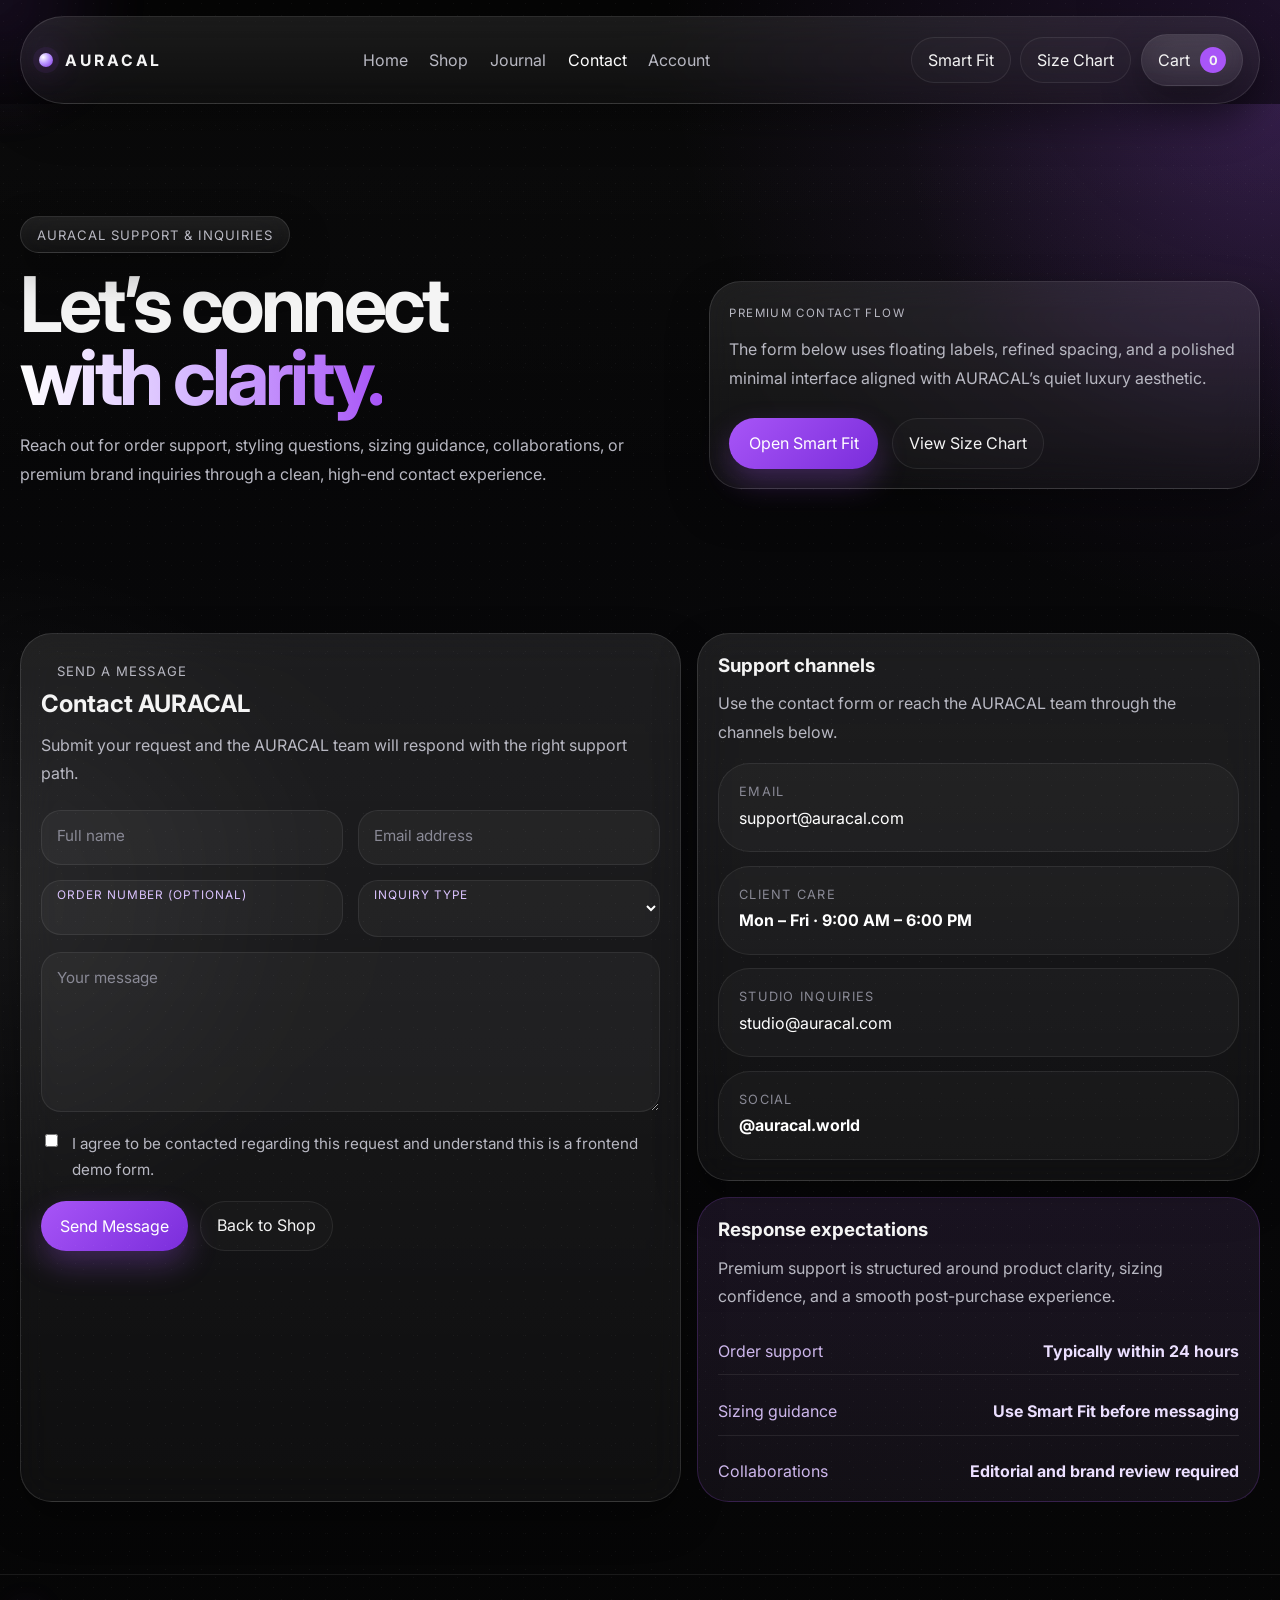
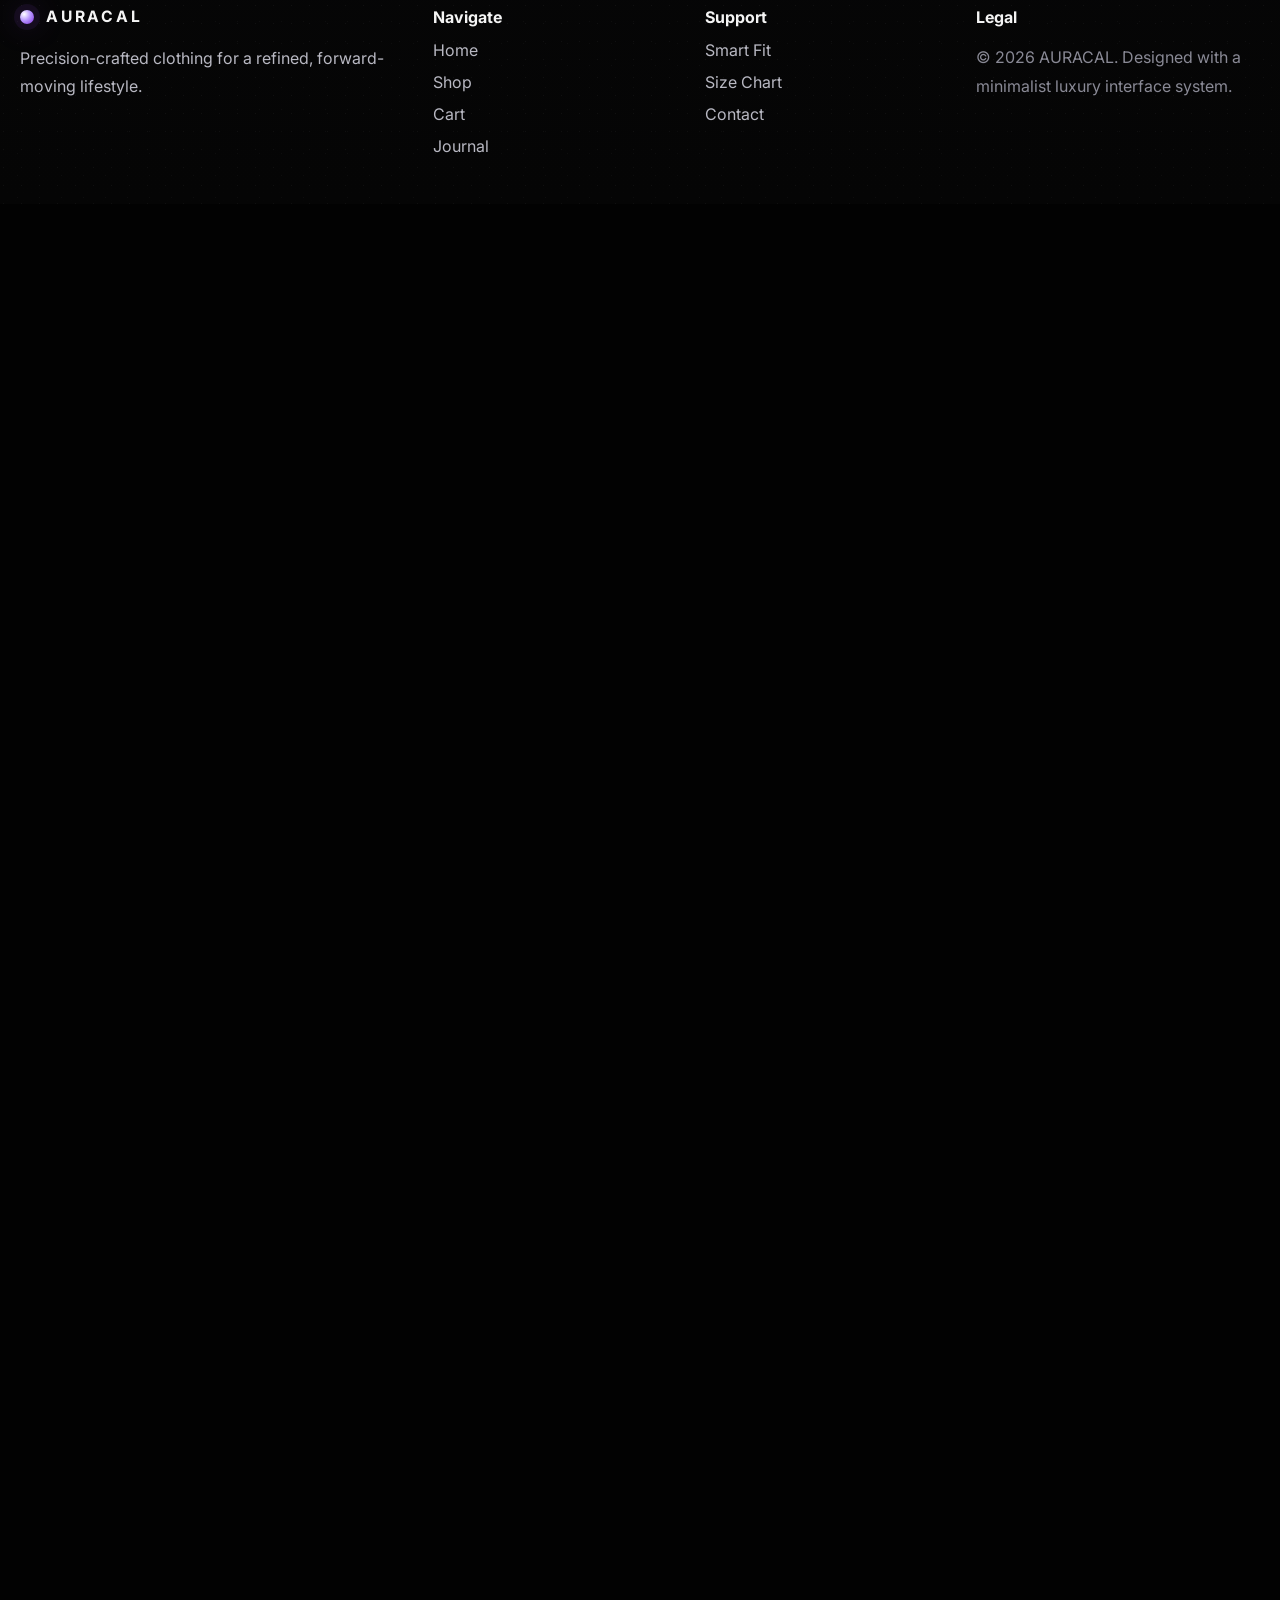
==== contact.html @ 14230fb3 "Add files via upload" ====
<!DOCTYPE html>
<html lang="en">
<head>
  <meta charset="UTF-8" />
  <meta name="viewport" content="width=device-width, initial-scale=1.0" />
  <title>AURACAL — Contact</title>
  <meta
    name="description"
    content="Contact AURACAL for support, styling inquiries, brand questions, and premium customer assistance."
  />
  <link rel="preconnect" href="https://fonts.googleapis.com" />
  <link rel="preconnect" href="https://fonts.gstatic.com" crossorigin />
  <link
    href="https://fonts.googleapis.com/css2?family=Inter:wght@300;400;500;600;700;800&display=swap"
    rel="stylesheet"
  />
  <link rel="stylesheet" href="styles.css" />

  <style>
    .contact-hero {
      position: relative;
      padding-top: 7rem;
      overflow: hidden;
    }

    .contact-hero::before {
      content: "";
      position: absolute;
      inset: 0;
      background:
        radial-gradient(circle at top right, rgba(168, 85, 247, 0.16), transparent 28%),
        linear-gradient(180deg, rgba(255,255,255,0.02), transparent 85%);
      pointer-events: none;
    }

    .contact-hero-grid {
      position: relative;
      z-index: 2;
      display: grid;
      gap: 1rem;
      align-items: end;
    }

    .contact-hero-copy h1 {
      font-size: clamp(2.8rem, 6vw, 5.2rem);
      line-height: 0.95;
      letter-spacing: -0.05em;
      margin: 1rem 0 0;
      max-width: 10ch;
    }

    .contact-hero-copy p {
      max-width: 62ch;
      color: var(--text-soft);
      line-height: 1.8;
      margin: 1rem 0 0;
    }

    .contact-hero-panel {
      border-radius: var(--radius-xl);
      padding: 1.2rem;
    }

    .contact-hero-panel p {
      color: var(--text-soft);
      line-height: 1.8;
      margin: 0.85rem 0 1rem;
    }

    .contact-layout {
      display: grid;
      gap: 1rem;
    }

    .contact-form-card,
    .contact-info-card,
    .contact-note-card,
    .contact-mini-card {
      border-radius: var(--radius-xl);
      padding: 1.25rem;
    }

    .contact-form-head h2,
    .contact-info-card h3,
    .contact-note-card h3 {
      margin: 0;
    }

    .contact-form-head p,
    .contact-info-card p,
    .contact-note-card p {
      color: var(--text-soft);
      line-height: 1.8;
      margin: 0.8rem 0 0;
    }

    .contact-form {
      display: grid;
      gap: 0.95rem;
      margin-top: 1.35rem;
    }

    .form-grid {
      display: grid;
      gap: 0.95rem;
    }

    .floating-group {
      position: relative;
    }

    .floating-input,
    .floating-textarea,
    .floating-select {
      width: 100%;
      border-radius: 20px;
      border: 1px solid var(--line);
      background: rgba(255, 255, 255, 0.04);
      color: var(--white);
      padding: 1.25rem 1rem 0.8rem;
      outline: none;
      transition:
        border-color var(--transition),
        box-shadow var(--transition),
        background var(--transition);
    }

    .floating-textarea {
      min-height: 160px;
      resize: vertical;
      line-height: 1.7;
    }

    .floating-input:focus,
    .floating-textarea:focus,
    .floating-select:focus {
      border-color: rgba(168, 85, 247, 0.55);
      box-shadow: 0 0 0 4px rgba(168, 85, 247, 0.12);
      background: rgba(255, 255, 255, 0.06);
    }

    .floating-label {
      position: absolute;
      left: 1rem;
      top: 1rem;
      color: var(--text-muted);
      font-size: 0.95rem;
      pointer-events: none;
      transition:
        top var(--transition),
        font-size var(--transition),
        color var(--transition),
        transform var(--transition);
    }

    .floating-input:focus + .floating-label,
    .floating-input:not(:placeholder-shown) + .floating-label,
    .floating-input:valid + .floating-label,
    .floating-textarea:focus + .floating-label,
    .floating-textarea:not(:placeholder-shown) + .floating-label,
    .floating-textarea:valid + .floating-label,
    .floating-select + .floating-label {
      top: 0.5rem;
      font-size: 0.74rem;
      color: #dbc3ff;
      transform: translateY(0);
      text-transform: uppercase;
      letter-spacing: 0.08em;
    }

    .contact-check {
      display: inline-flex;
      align-items: flex-start;
      gap: 0.7rem;
      color: var(--text-soft);
      font-size: 0.95rem;
      line-height: 1.7;
    }

    .contact-check input {
      margin-top: 0.2rem;
      accent-color: var(--accent);
    }

    .contact-actions {
      display: flex;
      flex-wrap: wrap;
      gap: 0.75rem;
      margin-top: 0.2rem;
    }

    .contact-side {
      display: grid;
      gap: 1rem;
      align-self: start;
    }

    .contact-stack {
      display: grid;
      gap: 0.85rem;
      margin-top: 1rem;
    }

    .contact-mini-card {
      border: 1px solid var(--line);
      background: rgba(255, 255, 255, 0.03);
    }

    .contact-mini-card span {
      display: block;
      color: var(--text-muted);
      font-size: 0.8rem;
      text-transform: uppercase;
      letter-spacing: 0.1em;
      margin-bottom: 0.35rem;
    }

    .contact-mini-card strong,
    .contact-mini-card a {
      color: var(--white);
      font-size: 1rem;
      line-height: 1.65;
    }

    .contact-mini-card a {
      transition: color var(--transition);
    }

    .contact-mini-card a:hover {
      color: #e1cbff;
    }

    .contact-note-card {
      background:
        linear-gradient(180deg, rgba(168, 85, 247, 0.08), rgba(168, 85, 247, 0.03)),
        rgba(255, 255, 255, 0.03);
      border: 1px solid rgba(168, 85, 247, 0.2);
    }

    .contact-note-list {
      display: grid;
      gap: 0.75rem;
      margin-top: 1rem;
    }

    .contact-note-item {
      display: flex;
      justify-content: space-between;
      gap: 1rem;
      padding: 0.85rem 0;
      border-bottom: 1px solid rgba(255, 255, 255, 0.08);
      color: #ebdfff;
    }

    .contact-note-item:last-child {
      border-bottom: 0;
      padding-bottom: 0;
    }

    .contact-note-item span {
      color: #cdb7ec;
    }

    @media (min-width: 760px) {
      .form-grid {
        grid-template-columns: repeat(2, 1fr);
      }
    }

    @media (min-width: 980px) {
      .contact-hero-grid {
        grid-template-columns: 1.1fr 0.9fr;
      }

      .contact-layout {
        grid-template-columns: 1.08fr 0.92fr;
      }
    }
  </style>
</head>
<body>
  <div class="page-transition" aria-hidden="true"></div>
  <div class="noise-layer" aria-hidden="true"></div>
  <div class="cursor-glow" aria-hidden="true"></div>

  <header class="site-header" id="siteHeader">
    <div class="container nav-shell glass">
      <a href="index.html" class="brand" aria-label="AURACAL home">
        <span class="brand-mark"></span>
        <span class="brand-text">AURACAL</span>
      </a>

      <nav class="desktop-nav" aria-label="Primary navigation">
        <a href="index.html" class="nav-link" data-page-link>Home</a>
        <a href="shop.html" class="nav-link" data-page-link>Shop</a>
        <a href="blog.html" class="nav-link" data-page-link>Journal</a>
        <a href="contact.html" class="nav-link active" data-page-link>Contact</a>
        <a href="auth.html" class="nav-link" data-page-link>Account</a>
      </nav>

      <div class="nav-actions">
        <button class="ghost-btn" type="button" data-open-fit>Smart Fit</button>
        <button class="ghost-btn" type="button" data-open-size-chart>Size Chart</button>
        <a href="cart.html" class="cart-link glass" data-page-link aria-label="View cart">
          <span>Cart</span>
          <span class="cart-count" id="cartCount">0</span>
        </a>
        <button
          class="menu-toggle"
          id="menuToggle"
          type="button"
          aria-label="Open navigation menu"
          aria-expanded="false"
          aria-controls="mobileMenu"
        >
          <span></span>
          <span></span>
        </button>
      </div>
    </div>

    <div class="mobile-menu glass" id="mobileMenu">
      <a href="index.html" class="mobile-link" data-page-link>Home</a>
      <a href="shop.html" class="mobile-link" data-page-link>Shop</a>
      <a href="cart.html" class="mobile-link" data-page-link>Cart</a>
      <a href="blog.html" class="mobile-link" data-page-link>Journal</a>
      <a href="auth.html" class="mobile-link" data-page-link>Account</a>
      <a href="contact.html" class="mobile-link active" data-page-link>Contact</a>

      <div class="mobile-menu-actions">
        <button class="primary-btn" type="button" data-open-fit>Open Smart Fit</button>
        <button class="ghost-btn full-width" type="button" data-open-size-chart>
          View Size Chart
        </button>
      </div>
    </div>
  </header>

  <main>
    <section class="contact-hero section-space">
      <div class="container contact-hero-grid">
        <div class="contact-hero-copy reveal">
          <span class="eyebrow glass">AURACAL Support & Inquiries</span>
          <h1>
            Let’s connect
            <span class="gradient-text">with clarity.</span>
          </h1>
          <p>
            Reach out for order support, styling questions, sizing guidance, collaborations,
            or premium brand inquiries through a clean, high-end contact experience.
          </p>
        </div>

        <aside class="contact-hero-panel glass reveal delay-1">
          <span class="tiny-label">Premium contact flow</span>
          <p>
            The form below uses floating labels, refined spacing, and a polished minimal interface
            aligned with AURACAL’s quiet luxury aesthetic.
          </p>
          <div class="hero-cta">
            <button type="button" class="primary-btn" data-open-fit>Open Smart Fit</button>
            <button type="button" class="ghost-btn" data-open-size-chart>View Size Chart</button>
          </div>
        </aside>
      </div>
    </section>

    <section class="section-space">
      <div class="container">
        <div class="contact-layout">
          <section class="contact-form-card glass reveal">
            <div class="contact-form-head">
              <span class="eyebrow">Send a message</span>
              <h2>Contact AURACAL</h2>
              <p>
                Submit your request and the AURACAL team will respond with the right support path.
              </p>
            </div>

            <form class="contact-form" id="contactForm">
              <div class="form-grid">
                <div class="floating-group">
                  <input
                    class="floating-input"
                    type="text"
                    id="contactName"
                    name="name"
                    placeholder=" "
                    required
                  />
                  <label class="floating-label" for="contactName">Full name</label>
                </div>

                <div class="floating-group">
                  <input
                    class="floating-input"
                    type="email"
                    id="contactEmail"
                    name="email"
                    placeholder=" "
                    required
                  />
                  <label class="floating-label" for="contactEmail">Email address</label>
                </div>
              </div>

              <div class="form-grid">
                <div class="floating-group">
                  <input
                    class="floating-input"
                    type="text"
                    id="contactOrder"
                    name="order"
                    placeholder=" "
                  />
                  <label class="floating-label" for="contactOrder">Order number (optional)</label>
                </div>

                <div class="floating-group">
                  <select class="floating-select" id="contactTopic" name="topic" required>
                    <option value="" disabled selected hidden></option>
                    <option value="order-support">Order Support</option>
                    <option value="sizing-help">Sizing Help</option>
                    <option value="product-question">Product Question</option>
                    <option value="returns">Returns & Exchange</option>
                    <option value="partnership">Partnership / Collaboration</option>
                    <option value="general">General Inquiry</option>
                  </select>
                  <label class="floating-label" for="contactTopic">Inquiry type</label>
                </div>
              </div>

              <div class="floating-group">
                <textarea
                  class="floating-textarea"
                  id="contactMessage"
                  name="message"
                  placeholder=" "
                  required
                ></textarea>
                <label class="floating-label" for="contactMessage">Your message</label>
              </div>

              <label class="contact-check">
                <input type="checkbox" required />
                <span>
                  I agree to be contacted regarding this request and understand this is a frontend demo form.
                </span>
              </label>

              <div class="contact-actions">
                <button type="submit" class="primary-btn">Send Message</button>
                <a href="shop.html" class="ghost-btn" data-page-link>Back to Shop</a>
              </div>
            </form>
          </section>

          <aside class="contact-side">
            <section class="contact-info-card glass reveal delay-1">
              <h3>Support channels</h3>
              <p>
                Use the contact form or reach the AURACAL team through the channels below.
              </p>

              <div class="contact-stack">
                <div class="contact-mini-card">
                  <span>Email</span>
                  <a href="mailto:support@auracal.com">support@auracal.com</a>
                </div>

                <div class="contact-mini-card">
                  <span>Client care</span>
                  <strong>Mon – Fri · 9:00 AM – 6:00 PM</strong>
                </div>

                <div class="contact-mini-card">
                  <span>Studio inquiries</span>
                  <a href="mailto:studio@auracal.com">studio@auracal.com</a>
                </div>

                <div class="contact-mini-card">
                  <span>Social</span>
                  <strong>@auracal.world</strong>
                </div>
              </div>
            </section>

            <section class="contact-note-card reveal delay-2">
              <h3>Response expectations</h3>
              <p>
                Premium support is structured around product clarity, sizing confidence,
                and a smooth post-purchase experience.
              </p>

              <div class="contact-note-list">
                <div class="contact-note-item">
                  <span>Order support</span>
                  <strong>Typically within 24 hours</strong>
                </div>
                <div class="contact-note-item">
                  <span>Sizing guidance</span>
                  <strong>Use Smart Fit before messaging</strong>
                </div>
                <div class="contact-note-item">
                  <span>Collaborations</span>
                  <strong>Editorial and brand review required</strong>
                </div>
              </div>
            </section>
          </aside>
        </div>
      </div>
    </section>
  </main>

  <footer class="site-footer">
    <div class="container footer-grid">
      <div>
        <a href="index.html" class="brand footer-brand" aria-label="AURACAL home">
          <span class="brand-mark"></span>
          <span class="brand-text">AURACAL</span>
        </a>
        <p class="footer-text">
          Precision-crafted clothing for a refined, forward-moving lifestyle.
        </p>
      </div>

      <div>
        <h3>Navigate</h3>
        <ul class="footer-links">
          <li><a href="index.html" data-page-link>Home</a></li>
          <li><a href="shop.html" data-page-link>Shop</a></li>
          <li><a href="cart.html" data-page-link>Cart</a></li>
          <li><a href="blog.html" data-page-link>Journal</a></li>
        </ul>
      </div>

      <div>
        <h3>Support</h3>
        <ul class="footer-links">
          <li><button type="button" class="footer-button" data-open-fit>Smart Fit</button></li>
          <li><button type="button" class="footer-button" data-open-size-chart>Size Chart</button></li>
          <li><a href="contact.html" data-page-link>Contact</a></li>
        </ul>
      </div>

      <div>
        <h3>Legal</h3>
        <p class="footer-text muted">
          © 2026 AURACAL. Designed with a minimalist luxury interface system.
        </p>
      </div>
    </div>
  </footer>

  <!-- Smart Fit Modal -->
  <div class="modal" id="fitModal" aria-hidden="true" role="dialog" aria-labelledby="fitModalTitle">
    <div class="modal-backdrop" data-close-modal></div>
    <div class="modal-panel glass tech-modal">
      <button class="modal-close" type="button" aria-label="Close Smart Fit modal" data-close-modal>
        ×
      </button>

      <div class="modal-head">
        <span class="eyebrow">AURACAL Sizing Engine</span>
        <h2 id="fitModalTitle">Smart Fit-On</h2>
        <p>
          Enter your measurements for an instant luxury-fit recommendation.
        </p>
      </div>

      <div class="fit-modal-grid">
        <form id="fitForm" class="fit-form">
          <div class="input-group">
            <label for="heightInput">Height (cm)</label>
            <input type="number" id="heightInput" min="130" max="230" value="175" required />
          </div>

          <div class="input-group">
            <label for="weightInput">Weight (kg)</label>
            <input type="number" id="weightInput" min="35" max="180" value="72" required />
          </div>

          <div class="input-group">
            <label for="bodyTypeInput">Body Type</label>
            <select id="bodyTypeInput" required>
              <option value="slim">Slim</option>
              <option value="athletic">Athletic</option>
              <option value="average" selected>Average</option>
              <option value="broad">Broad</option>
            </select>
          </div>

          <button class="primary-btn full-width" type="submit">Calculate My Fit</button>
        </form>

        <div class="fit-result-card glass">
          <div class="fit-result-header">
            <span class="tiny-label">Live Recommendation</span>
            <span class="tiny-label subtle" id="fitProfileLabel">Average Build</span>
          </div>

          <div class="result-size" id="fitResultSize">M</div>
          <p class="result-summary" id="fitResultSummary">
            Designed for a balanced fit with refined everyday layering space.
          </p>

          <div class="result-metrics">
            <div class="metric-box">
              <span>Estimated Chest</span>
              <strong id="fitChestEstimate">97 cm</strong>
            </div>
            <div class="metric-box">
              <span>Estimated Waist</span>
              <strong id="fitWaistEstimate">83 cm</strong>
            </div>
          </div>

          <div class="result-note" id="fitResultNote">
            For structured jackets, your recommended AURACAL top size is M.
          </div>
        </div>
      </div>
    </div>
  </div>

  <!-- Size Chart Modal -->
  <div class="modal" id="sizeChartModal" aria-hidden="true" role="dialog" aria-labelledby="sizeChartTitle">
    <div class="modal-backdrop" data-close-modal></div>
    <div class="modal-panel glass size-chart-modal">
      <button class="modal-close" type="button" aria-label="Close size chart modal" data-close-modal>
        ×
      </button>

      <div class="modal-head">
        <span class="eyebrow">Precision size reference</span>
        <h2 id="sizeChartTitle">Dynamic Size Chart</h2>
        <p>
          Compare chest and waist ranges in centimeters and inches.
        </p>
      </div>

      <div class="table-wrap">
        <table class="size-table">
          <thead>
            <tr>
              <th>Size</th>
              <th>Chest (cm)</th>
              <th>Chest (in)</th>
              <th>Waist (cm)</th>
              <th>Waist (in)</th>
            </tr>
          </thead>
          <tbody>
            <tr>
              <td>XS</td>
              <td>84 - 89</td>
              <td>33 - 35</td>
              <td>70 - 74</td>
              <td>27.5 - 29.1</td>
            </tr>
            <tr>
              <td>S</td>
              <td>90 - 95</td>
              <td>35.4 - 37.4</td>
              <td>75 - 79</td>
              <td>29.5 - 31.1</td>
            </tr>
            <tr>
              <td>M</td>
              <td>96 - 101</td>
              <td>37.8 - 39.8</td>
              <td>80 - 85</td>
              <td>31.5 - 33.5</td>
            </tr>
            <tr>
              <td>L</td>
              <td>102 - 108</td>
              <td>40.2 - 42.5</td>
              <td>86 - 92</td>
              <td>33.9 - 36.2</td>
            </tr>
            <tr>
              <td>XL</td>
              <td>109 - 116</td>
              <td>42.9 - 45.7</td>
              <td>93 - 100</td>
              <td>36.6 - 39.4</td>
            </tr>
            <tr>
              <td>XXL</td>
              <td>117 - 124</td>
              <td>46.1 - 48.8</td>
              <td>101 - 108</td>
              <td>39.8 - 42.5</td>
            </tr>
          </tbody>
        </table>
      </div>

      <p class="chart-footnote">
        Smart Fit uses these ranges as a visual guide and adjusts recommendations based on your selected body type.
      </p>
    </div>
  </div>

  <div class="toast" id="toast" role="status" aria-live="polite"></div>

  <script src="script.js"></script>
  <script>
    document.addEventListener("DOMContentLoaded", () => {
      const contactForm = document.getElementById("contactForm");
      const toast = document.getElementById("toast");

      function showToast(message) {
        if (!toast) return;
        toast.textContent = message;
        toast.classList.add("show");

        clearTimeout(showToast._timer);
        showToast._timer = setTimeout(() => {
          toast.classList.remove("show");
        }, 2200);
      }

      if (contactForm) {
        contactForm.addEventListener("submit", (event) => {
          event.preventDefault();
          contactForm.reset();
          showToast("Message sent successfully. This demo is ready for backend integration.");
        });
      }
    });
  </script>
</body>
</html>
---- styles.css ----
:root {
  --bg: #050505;
  --bg-soft: #0c0c0f;
  --surface: rgba(255, 255, 255, 0.08);
  --surface-strong: rgba(255, 255, 255, 0.12);
  --surface-border: rgba(255, 255, 255, 0.12);
  --text: #f4f4f4;
  --text-soft: #b8b8c2;
  --text-muted: #898995;
  --line: rgba(255, 255, 255, 0.08);
  --accent: #a855f7;
  --accent-soft: rgba(168, 85, 247, 0.15);
  --accent-glow: rgba(168, 85, 247, 0.35);
  --white: #ffffff;
  --success: #88f2c9;
  --danger: #ff8c8c;
  --shadow-xl: 0 30px 80px rgba(0, 0, 0, 0.45);
  --shadow-lg: 0 18px 40px rgba(0, 0, 0, 0.35);
  --radius-xl: 32px;
  --radius-lg: 24px;
  --radius-md: 18px;
  --radius-sm: 14px;
  --container: 1240px;
  --header-height: 88px;
  --transition: 280ms ease;
  --transition-slow: 700ms cubic-bezier(0.2, 0.8, 0.2, 1);
}

*,
*::before,
*::after {
  box-sizing: border-box;
}

html {
  scroll-behavior: smooth;
}

body {
  margin: 0;
  font-family: "Inter", "SF Pro Display", "Segoe UI", sans-serif;
  background:
    radial-gradient(circle at top right, rgba(168, 85, 247, 0.15), transparent 28%),
    radial-gradient(circle at left center, rgba(255, 255, 255, 0.06), transparent 22%),
    linear-gradient(180deg, #050505 0%, #08080a 45%, #050505 100%);
  color: var(--text);
  min-height: 100vh;
  opacity: 0;
  transform: translateY(8px);
  transition: opacity 0.75s ease, transform 0.75s ease;
  overflow-x: hidden;
}

body.is-loaded {
  opacity: 1;
  transform: translateY(0);
}

body.modal-open {
  overflow: hidden;
}

img,
video {
  max-width: 100%;
  display: block;
}

a {
  color: inherit;
  text-decoration: none;
}

button,
input,
select {
  font: inherit;
}

button {
  border: 0;
  background: none;
  color: inherit;
  cursor: pointer;
}

.container {
  width: min(calc(100% - 2rem), var(--container));
  margin-inline: auto;
}

.section-space {
  padding: 4.5rem 0;
}

.glass {
  background: linear-gradient(
    180deg,
    rgba(255, 255, 255, 0.09) 0%,
    rgba(255, 255, 255, 0.04) 100%
  );
  backdrop-filter: blur(18px);
  -webkit-backdrop-filter: blur(18px);
  border: 1px solid var(--surface-border);
  box-shadow: var(--shadow-lg);
}

.noise-layer {
  position: fixed;
  inset: 0;
  pointer-events: none;
  opacity: 0.05;
  background-image:
    radial-gradient(circle at 20% 20%, rgba(255,255,255,0.9) 0.6px, transparent 0.8px),
    radial-gradient(circle at 80% 70%, rgba(255,255,255,0.7) 0.5px, transparent 0.8px);
  background-size: 18px 18px, 22px 22px;
  z-index: 1;
}

.cursor-glow {
  position: fixed;
  width: 280px;
  height: 280px;
  border-radius: 50%;
  pointer-events: none;
  background: radial-gradient(circle, rgba(168, 85, 247, 0.16), transparent 68%);
  transform: translate(-50%, -50%);
  filter: blur(24px);
  z-index: 2;
  opacity: 0.75;
}

.page-transition {
  position: fixed;
  inset: 0;
  background: #020202;
  z-index: 999;
  transform: translateY(100%);
  transition: transform 700ms cubic-bezier(0.2, 0.8, 0.2, 1);
  pointer-events: none;
}

.page-transition.is-active {
  transform: translateY(0);
}

.eyebrow {
  display: inline-flex;
  align-items: center;
  gap: 0.5rem;
  width: fit-content;
  border-radius: 999px;
  padding: 0.6rem 1rem;
  font-size: 0.82rem;
  letter-spacing: 0.08em;
  text-transform: uppercase;
  color: var(--text-soft);
}

.tiny-label {
  font-size: 0.72rem;
  text-transform: uppercase;
  letter-spacing: 0.12em;
  color: var(--text-soft);
}

.tiny-label.subtle {
  color: var(--text-muted);
}

.gradient-text {
  background: linear-gradient(90deg, #ffffff 0%, #d7bbff 45%, #a855f7 100%);
  -webkit-background-clip: text;
  background-clip: text;
  color: transparent;
}

.sr-only {
  position: absolute;
  width: 1px;
  height: 1px;
  overflow: hidden;
  clip-path: inset(50%);
  white-space: nowrap;
}

.site-header {
  position: sticky;
  top: 0;
  z-index: 80;
  padding: 1rem 0 0;
  transition: padding var(--transition), transform var(--transition);
}

.site-header.is-scrolled {
  padding-top: 0.45rem;
}

.nav-shell {
  display: flex;
  align-items: center;
  justify-content: space-between;
  gap: 1rem;
  min-height: var(--header-height);
  border-radius: 999px;
  padding: 0.8rem 1rem 0.8rem 1.15rem;
}

.brand {
  display: inline-flex;
  align-items: center;
  gap: 0.75rem;
  flex-shrink: 0;
}

.brand-mark {
  width: 14px;
  height: 14px;
  border-radius: 50%;
  background:
    radial-gradient(circle at 30% 30%, #ffffff, #b996ff 45%, #7f31de 100%);
  box-shadow:
    0 0 0 6px rgba(168, 85, 247, 0.08),
    0 0 30px rgba(168, 85, 247, 0.35);
}

.brand-text {
  font-weight: 700;
  letter-spacing: 0.18em;
  font-size: 0.98rem;
}

.desktop-nav {
  display: none;
  align-items: center;
  gap: 1.35rem;
}

.nav-link,
.mobile-link {
  color: var(--text-soft);
  transition: color var(--transition), transform var(--transition);
}

.nav-link:hover,
.mobile-link:hover,
.nav-link.active,
.mobile-link.active {
  color: var(--white);
}

.nav-actions {
  display: flex;
  align-items: center;
  gap: 0.6rem;
}

.ghost-btn,
.primary-btn,
.mini-action,
.panel-link,
.inline-link,
.cart-link,
.footer-button {
  transition:
    transform var(--transition),
    border-color var(--transition),
    background var(--transition),
    color var(--transition),
    box-shadow var(--transition),
    opacity var(--transition);
}

.ghost-btn {
  padding: 0.78rem 1rem;
  border: 1px solid var(--line);
  border-radius: 999px;
  color: var(--text);
  background: rgba(255, 255, 255, 0.02);
}

.ghost-btn:hover,
.footer-button:hover {
  transform: translateY(-2px);
  border-color: rgba(255, 255, 255, 0.22);
  background: rgba(255, 255, 255, 0.05);
}

.primary-btn {
  display: inline-flex;
  align-items: center;
  justify-content: center;
  padding: 0.95rem 1.2rem;
  border-radius: 999px;
  background: linear-gradient(135deg, #a855f7 0%, #7a2ddb 100%);
  color: var(--white);
  box-shadow: 0 14px 30px rgba(168, 85, 247, 0.28);
}

.primary-btn:hover,
.mini-action:hover {
  transform: translateY(-2px);
  box-shadow: 0 18px 35px rgba(168, 85, 247, 0.35);
}

.primary-btn.compact,
.ghost-btn.compact {
  padding: 0.78rem 1rem;
}

.full-width {
  width: 100%;
}

.cart-link {
  display: inline-flex;
  align-items: center;
  gap: 0.65rem;
  border-radius: 999px;
  padding: 0.78rem 1rem;
  border: 1px solid var(--line);
}

.cart-link:hover {
  transform: translateY(-2px);
}

.cart-count {
  display: inline-grid;
  place-items: center;
  min-width: 1.6rem;
  height: 1.6rem;
  padding: 0 0.35rem;
  border-radius: 999px;
  background: var(--accent);
  font-size: 0.8rem;
  font-weight: 700;
}

.menu-toggle {
  position: relative;
  width: 46px;
  height: 46px;
  border: 1px solid var(--line);
  border-radius: 50%;
  display: inline-grid;
  place-items: center;
}

.menu-toggle span {
  position: absolute;
  width: 18px;
  height: 2px;
  border-radius: 999px;
  background: var(--white);
  transition: transform var(--transition), opacity var(--transition);
}

.menu-toggle span:first-child {
  transform: translateY(-4px);
}

.menu-toggle span:last-child {
  transform: translateY(4px);
}

.menu-toggle.active span:first-child {
  transform: rotate(45deg);
}

.menu-toggle.active span:last-child {
  transform: rotate(-45deg);
}

.mobile-menu {
  width: min(calc(100% - 2rem), var(--container));
  margin: 0.8rem auto 0;
  border-radius: 28px;
  padding: 1rem;
  display: grid;
  gap: 0.9rem;
  max-height: 0;
  overflow: hidden;
  opacity: 0;
  transform: translateY(-8px);
  pointer-events: none;
  transition:
    max-height 400ms ease,
    opacity 320ms ease,
    transform 320ms ease;
}

.mobile-menu.is-open {
  max-height: 520px;
  opacity: 1;
  transform: translateY(0);
  pointer-events: auto;
}

.mobile-link {
  padding: 0.5rem 0;
  font-size: 1rem;
}

.mobile-menu-actions {
  display: grid;
  gap: 0.75rem;
  padding-top: 0.35rem;
}

.hero {
  position: relative;
  min-height: 100vh;
  display: flex;
  align-items: center;
  padding-top: 2rem;
  overflow: clip;
}

.hero-media-wrap {
  position: absolute;
  inset: 0;
  z-index: 0;
}

.hero-video {
  width: 100%;
  height: 100%;
  object-fit: cover;
  opacity: 0.3;
  transform: scale(1.08);
}

.hero-gradient {
  position: absolute;
  inset: 0;
  background:
    linear-gradient(180deg, rgba(5, 5, 5, 0.38) 0%, rgba(5, 5, 5, 0.8) 72%, rgba(5, 5, 5, 0.95) 100%),
    radial-gradient(circle at top right, rgba(168, 85, 247, 0.25), transparent 30%);
}

.hero-grid {
  position: relative;
  z-index: 2;
  display: grid;
  gap: 1.5rem;
  align-items: center;
}

.hero-copy h1 {
  font-size: clamp(2.8rem, 7vw, 6rem);
  line-height: 0.95;
  letter-spacing: -0.05em;
  margin: 1rem 0;
  max-width: 11ch;
}

.hero-text {
  max-width: 58ch;
  color: var(--text-soft);
  font-size: 1rem;
  line-height: 1.75;
}

.hero-cta {
  display: flex;
  flex-wrap: wrap;
  gap: 0.9rem;
  margin-top: 1.6rem;
}

.hero-stats {
  display: grid;
  gap: 0.9rem;
  margin-top: 1.6rem;
}

.stat {
  padding: 1rem 1.1rem;
  border-radius: 20px;
}

.stat strong {
  display: block;
  font-size: 1.1rem;
  margin-bottom: 0.25rem;
}

.stat span {
  color: var(--text-soft);
  font-size: 0.95rem;
  line-height: 1.6;
}

.hero-panel {
  border-radius: var(--radius-xl);
  padding: 1rem;
}

.hero-panel-top,
.fit-preview-top,
.fit-result-header {
  display: flex;
  align-items: center;
  justify-content: space-between;
  gap: 1rem;
}

.hero-product-card {
  display: grid;
  gap: 1rem;
  margin-top: 1rem;
}

.hero-product-image {
  border-radius: 24px;
  overflow: hidden;
  min-height: 280px;
}

.hero-product-image img {
  width: 100%;
  height: 100%;
  object-fit: cover;
}

.hero-product-content h2 {
  margin: 0 0 0.5rem;
  font-size: 1.5rem;
}

.hero-product-content p {
  margin: 0;
  color: var(--text-soft);
  line-height: 1.75;
}

.hero-product-meta {
  display: flex;
  align-items: center;
  justify-content: space-between;
  gap: 0.75rem;
  margin-top: 1rem;
}

.hero-product-meta span {
  font-size: 1.1rem;
  font-weight: 700;
}

.mini-action {
  padding: 0.8rem 1rem;
  border-radius: 999px;
  color: var(--white);
  background: rgba(168, 85, 247, 0.15);
  border: 1px solid rgba(168, 85, 247, 0.35);
}

.panel-link,
.inline-link {
  display: inline-flex;
  align-items: center;
  gap: 0.5rem;
  color: #d8c1ff;
  margin-top: 1rem;
}

.panel-link.left-align {
  justify-content: flex-start;
}

.panel-link:hover,
.inline-link:hover {
  color: var(--white);
  transform: translateX(3px);
}

.ticker-wrap {
  overflow: hidden;
  border-top: 1px solid var(--line);
  border-bottom: 1px solid var(--line);
  background: rgba(255, 255, 255, 0.02);
}

.ticker-track {
  display: flex;
  gap: 1.5rem;
  width: max-content;
  padding: 1rem 0;
  white-space: nowrap;
  color: var(--text-soft);
  animation: marquee 26s linear infinite;
}

@keyframes marquee {
  0% { transform: translateX(0); }
  100% { transform: translateX(-50%); }
}

.section-head {
  display: flex;
  flex-direction: column;
  gap: 1rem;
  margin-bottom: 1.6rem;
}

.section-head h2 {
  font-size: clamp(2rem, 4vw, 3.3rem);
  line-height: 1.05;
  margin: 0.5rem 0 0;
  letter-spacing: -0.04em;
}

.collection-grid,
.product-grid,
.journal-grid,
.smart-fit-grid,
.footer-grid {
  display: grid;
  gap: 1rem;
}

.collection-card,
.product-card,
.journal-card,
.newsletter-box,
.fit-preview,
.fit-result-card {
  border-radius: var(--radius-xl);
  overflow: hidden;
}

.collection-card {
  position: relative;
  min-height: 300px;
}

.collection-card.large-card {
  min-height: 420px;
}

.collection-card img,
.journal-card img {
  width: 100%;
  height: 100%;
  object-fit: cover;
}

.collection-card::after,
.journal-card::after {
  content: "";
  position: absolute;
  inset: 0;
  background: linear-gradient(180deg, transparent 30%, rgba(5, 5, 5, 0.9) 100%);
}

.collection-content,
.journal-content {
  position: absolute;
  inset: auto 0 0 0;
  z-index: 2;
  padding: 1.3rem;
}

.collection-content span,
.journal-content span {
  color: var(--text-soft);
  font-size: 0.82rem;
  text-transform: uppercase;
  letter-spacing: 0.12em;
}

.collection-content h3,
.journal-content h3 {
  margin: 0.55rem 0 0.5rem;
  font-size: 1.45rem;
  line-height: 1.1;
}

.collection-content p,
.journal-content p {
  margin: 0;
  color: #d6d6de;
  line-height: 1.65;
}

.product-card {
  padding: 1rem;
}

.product-media {
  position: relative;
  border-radius: 24px;
  overflow: hidden;
  aspect-ratio: 4 / 5;
  background: rgba(255, 255, 255, 0.03);
}

.product-media img {
  position: absolute;
  inset: 0;
  width: 100%;
  height: 100%;
  object-fit: cover;
  transition: opacity 500ms ease, transform 700ms ease;
}

.product-media .secondary-img {
  opacity: 0;
}

.product-card:hover .primary-img {
  opacity: 0;
  transform: scale(1.05);
}

.product-card:hover .secondary-img {
  opacity: 1;
  transform: scale(1.05);
}

.product-badge {
  position: absolute;
  left: 1rem;
  top: 1rem;
  z-index: 2;
  padding: 0.5rem 0.8rem;
  border-radius: 999px;
  background: rgba(5, 5, 5, 0.55);
  border: 1px solid rgba(255, 255, 255, 0.12);
  backdrop-filter: blur(12px);
  font-size: 0.76rem;
  letter-spacing: 0.08em;
  text-transform: uppercase;
}

.product-info {
  padding-top: 1rem;
}

.product-meta-top {
  display: flex;
  align-items: center;
  justify-content: space-between;
  gap: 1rem;
  color: var(--text-soft);
  font-size: 0.92rem;
}

.product-info h3 {
  margin: 0.65rem 0 0.45rem;
  font-size: 1.35rem;
}

.product-info p {
  margin: 0;
  color: var(--text-soft);
  line-height: 1.7;
}

.product-actions {
  display: flex;
  flex-wrap: wrap;
  gap: 0.75rem;
  margin-top: 1rem;
}

.smart-fit-grid {
  align-items: center;
}

.smart-fit-copy p {
  max-width: 60ch;
  color: var(--text-soft);
  line-height: 1.8;
}

.fit-benefits {
  padding-left: 1.1rem;
  color: var(--text-soft);
  line-height: 1.9;
}

.fit-preview {
  padding: 1.25rem;
}

.fit-meter {
  margin-top: 1.2rem;
}

.fit-meter-track {
  position: relative;
  height: 12px;
  border-radius: 999px;
  background: rgba(255, 255, 255, 0.08);
  overflow: hidden;
}

.fit-meter-fill {
  width: 45%;
  height: 100%;
  border-radius: inherit;
  background: linear-gradient(90deg, #7a2ddb 0%, #a855f7 55%, #d2afff 100%);
  box-shadow: 0 0 24px rgba(168, 85, 247, 0.35);
  transition: width 400ms ease;
}

.fit-meter-labels {
  display: grid;
  grid-template-columns: repeat(6, 1fr);
  gap: 0.5rem;
  margin-top: 0.7rem;
  color: var(--text-muted);
  font-size: 0.76rem;
  text-align: center;
}

.fit-preview-result {
  margin-top: 1.5rem;
}

.fit-preview-result strong {
  display: block;
  font-size: 1.55rem;
  margin-bottom: 0.45rem;
}

.fit-preview-result p {
  color: var(--text-soft);
  line-height: 1.7;
  margin: 0;
}

.newsletter-box {
  display: grid;
  gap: 1rem;
  padding: 1.3rem;
}

.newsletter-copy p {
  color: var(--text-soft);
  line-height: 1.8;
}

.newsletter-form {
  display: grid;
  gap: 0.85rem;
}

.newsletter-form input,
.fit-form input,
.fit-form select {
  width: 100%;
  border-radius: 18px;
  border: 1px solid var(--line);
  background: rgba(255, 255, 255, 0.04);
  color: var(--white);
  padding: 1rem 1rem;
  outline: none;
  transition: border-color var(--transition), box-shadow var(--transition), background var(--transition);
}

.newsletter-form input::placeholder {
  color: var(--text-muted);
}

.newsletter-form input:focus,
.fit-form input:focus,
.fit-form select:focus {
  border-color: rgba(168, 85, 247, 0.55);
  box-shadow: 0 0 0 4px rgba(168, 85, 247, 0.12);
  background: rgba(255, 255, 255, 0.06);
}

.site-footer {
  padding: 2rem 0 3rem;
  border-top: 1px solid var(--line);
}

.footer-grid h3 {
  margin: 0 0 0.8rem;
  font-size: 1rem;
}

.footer-text {
  color: var(--text-soft);
  line-height: 1.8;
}

.footer-text.muted {
  color: var(--text-muted);
}

.footer-links {
  list-style: none;
  padding: 0;
  margin: 0;
  display: grid;
  gap: 0.75rem;
}

.footer-links a {
  color: var(--text-soft);
}

.footer-links a:hover {
  color: var(--white);
}

.footer-button {
  padding: 0;
  color: var(--text-soft);
  background: none;
  border: 0;
}

.modal {
  position: fixed;
  inset: 0;
  display: grid;
  place-items: center;
  padding: 1rem;
  opacity: 0;
  pointer-events: none;
  transition: opacity 250ms ease;
  z-index: 200;
}

.modal.is-open {
  opacity: 1;
  pointer-events: auto;
}

.modal-backdrop {
  position: absolute;
  inset: 0;
  background: rgba(5, 5, 5, 0.72);
  backdrop-filter: blur(8px);
  -webkit-backdrop-filter: blur(8px);
}

.modal-panel {
  position: relative;
  width: min(100%, 980px);
  max-height: calc(100vh - 2rem);
  overflow: auto;
  border-radius: 32px;
  padding: 1.3rem;
  z-index: 2;
  transform: translateY(18px) scale(0.98);
  transition: transform 320ms ease;
}

.modal.is-open .modal-panel {
  transform: translateY(0) scale(1);
}

.modal-close {
  position: absolute;
  right: 1rem;
  top: 1rem;
  width: 42px;
  height: 42px;
  border-radius: 50%;
  background: rgba(255, 255, 255, 0.06);
  border: 1px solid var(--line);
  font-size: 1.4rem;
}

.modal-head {
  padding-right: 3.4rem;
}

.modal-head h2 {
  margin: 0.5rem 0 0.5rem;
  font-size: clamp(2rem, 4vw, 2.8rem);
  line-height: 1.05;
  letter-spacing: -0.04em;
}

.modal-head p {
  margin: 0;
  color: var(--text-soft);
  line-height: 1.8;
}

.fit-modal-grid {
  display: grid;
  gap: 1rem;
  margin-top: 1.25rem;
}

.fit-form {
  display: grid;
  gap: 0.95rem;
}

.input-group {
  display: grid;
  gap: 0.5rem;
}

.input-group label {
  color: var(--text-soft);
  font-size: 0.94rem;
}

.fit-result-card {
  padding: 1.1rem;
}

.result-size {
  font-size: clamp(4rem, 10vw, 6rem);
  line-height: 1;
  margin-top: 0.8rem;
  letter-spacing: -0.06em;
  font-weight: 800;
  background: linear-gradient(180deg, #ffffff 0%, #d4b7ff 45%, #a855f7 100%);
  -webkit-background-clip: text;
  background-clip: text;
  color: transparent;
}

.result-summary {
  color: var(--text-soft);
  line-height: 1.8;
}

.result-metrics {
  display: grid;
  gap: 0.8rem;
  margin-top: 1rem;
}

.metric-box {
  border: 1px solid var(--line);
  border-radius: 22px;
  padding: 1rem;
  background: rgba(255, 255, 255, 0.03);
}

.metric-box span {
  display: block;
  color: var(--text-muted);
  margin-bottom: 0.35rem;
  font-size: 0.86rem;
}

.metric-box strong {
  font-size: 1.15rem;
}

.result-note {
  margin-top: 1rem;
  padding: 1rem;
  border-radius: 22px;
  background: rgba(168, 85, 247, 0.08);
  border: 1px solid rgba(168, 85, 247, 0.22);
  color: #ead9ff;
  line-height: 1.7;
}

.table-wrap {
  margin-top: 1.2rem;
  overflow: auto;
  border: 1px solid var(--line);
  border-radius: 24px;
}

.size-table {
  width: 100%;
  border-collapse: collapse;
  min-width: 640px;
}

.size-table th,
.size-table td {
  padding: 1rem;
  text-align: left;
  border-bottom: 1px solid var(--line);
}

.size-table thead th {
  background: rgba(255, 255, 255, 0.05);
  color: var(--text-soft);
  font-weight: 600;
}

.size-table tbody tr:hover {
  background: rgba(255, 255, 255, 0.03);
}

.chart-footnote {
  margin: 1rem 0 0;
  color: var(--text-soft);
  line-height: 1.7;
}

.toast {
  position: fixed;
  left: 50%;
  bottom: 1.2rem;
  transform: translateX(-50%) translateY(14px);
  min-width: 260px;
  max-width: calc(100% - 2rem);
  padding: 0.95rem 1rem;
  border-radius: 18px;
  background: rgba(15, 15, 18, 0.92);
  border: 1px solid rgba(255, 255, 255, 0.08);
  color: var(--white);
  box-shadow: var(--shadow-lg);
  opacity: 0;
  pointer-events: none;
  z-index: 300;
  transition: opacity 250ms ease, transform 250ms ease;
}

.toast.show {
  opacity: 1;
  transform: translateX(-50%) translateY(0);
}

.reveal {
  opacity: 0;
  transform: translateY(24px);
  transition: opacity 700ms ease, transform 700ms ease;
}

.reveal.is-visible {
  opacity: 1;
  transform: translateY(0);
}

.reveal.delay-1 {
  transition-delay: 100ms;
}

.reveal.delay-2 {
  transition-delay: 180ms;
}

@media (prefers-reduced-motion: reduce) {
  *,
  *::before,
  *::after {
    animation: none !important;
    transition: none !important;
    scroll-behavior: auto !important;
  }

  body {
    opacity: 1;
    transform: none;
  }

  .reveal {
    opacity: 1;
    transform: none;
  }
}

@media (min-width: 700px) {
  .hero-stats {
    grid-template-columns: repeat(3, 1fr);
  }

  .collection-grid {
    grid-template-columns: 1.5fr 1fr 1fr;
  }

  .product-grid,
  .journal-grid {
    grid-template-columns: repeat(3, 1fr);
  }

  .smart-fit-grid {
    grid-template-columns: 1.1fr 0.9fr;
  }

  .newsletter-box {
    grid-template-columns: 1.1fr 0.9fr;
    align-items: center;
  }

  .newsletter-form {
    grid-template-columns: 1fr auto;
    align-items: center;
  }

  .fit-modal-grid {
    grid-template-columns: 0.95fr 1.05fr;
  }

  .result-metrics {
    grid-template-columns: repeat(2, 1fr);
  }

  .footer-grid {
    grid-template-columns: 1.4fr 0.9fr 0.9fr 1fr;
    align-items: start;
  }
}

@media (min-width: 980px) {
  .desktop-nav {
    display: flex;
  }

  .menu-toggle,
  .mobile-menu {
    display: none;
  }

  .hero-grid {
    grid-template-columns: 1.1fr 0.9fr;
  }

  .hero-product-card {
    grid-template-columns: 1fr;
  }

  .section-head {
    flex-direction: row;
    align-items: end;
    justify-content: space-between;
  }
}

@media (max-width: 979px) {
  .nav-actions .ghost-btn {
    display: none;
  }
}

@media (max-width: 560px) {
  .section-space {
    padding: 3.6rem 0;
  }

  .nav-shell {
    min-height: 74px;
    padding: 0.7rem 0.85rem 0.7rem 1rem;
  }

  .brand-text {
    letter-spacing: 0.14em;
    font-size: 0.9rem;
  }

  .hero-copy h1 {
    max-width: 9ch;
  }

  .hero-product-meta {
    flex-direction: column;
    align-items: stretch;
  }

  .product-actions {
    flex-direction: column;
  }

  .cart-link {
    padding-inline: 0.85rem;
  }
}
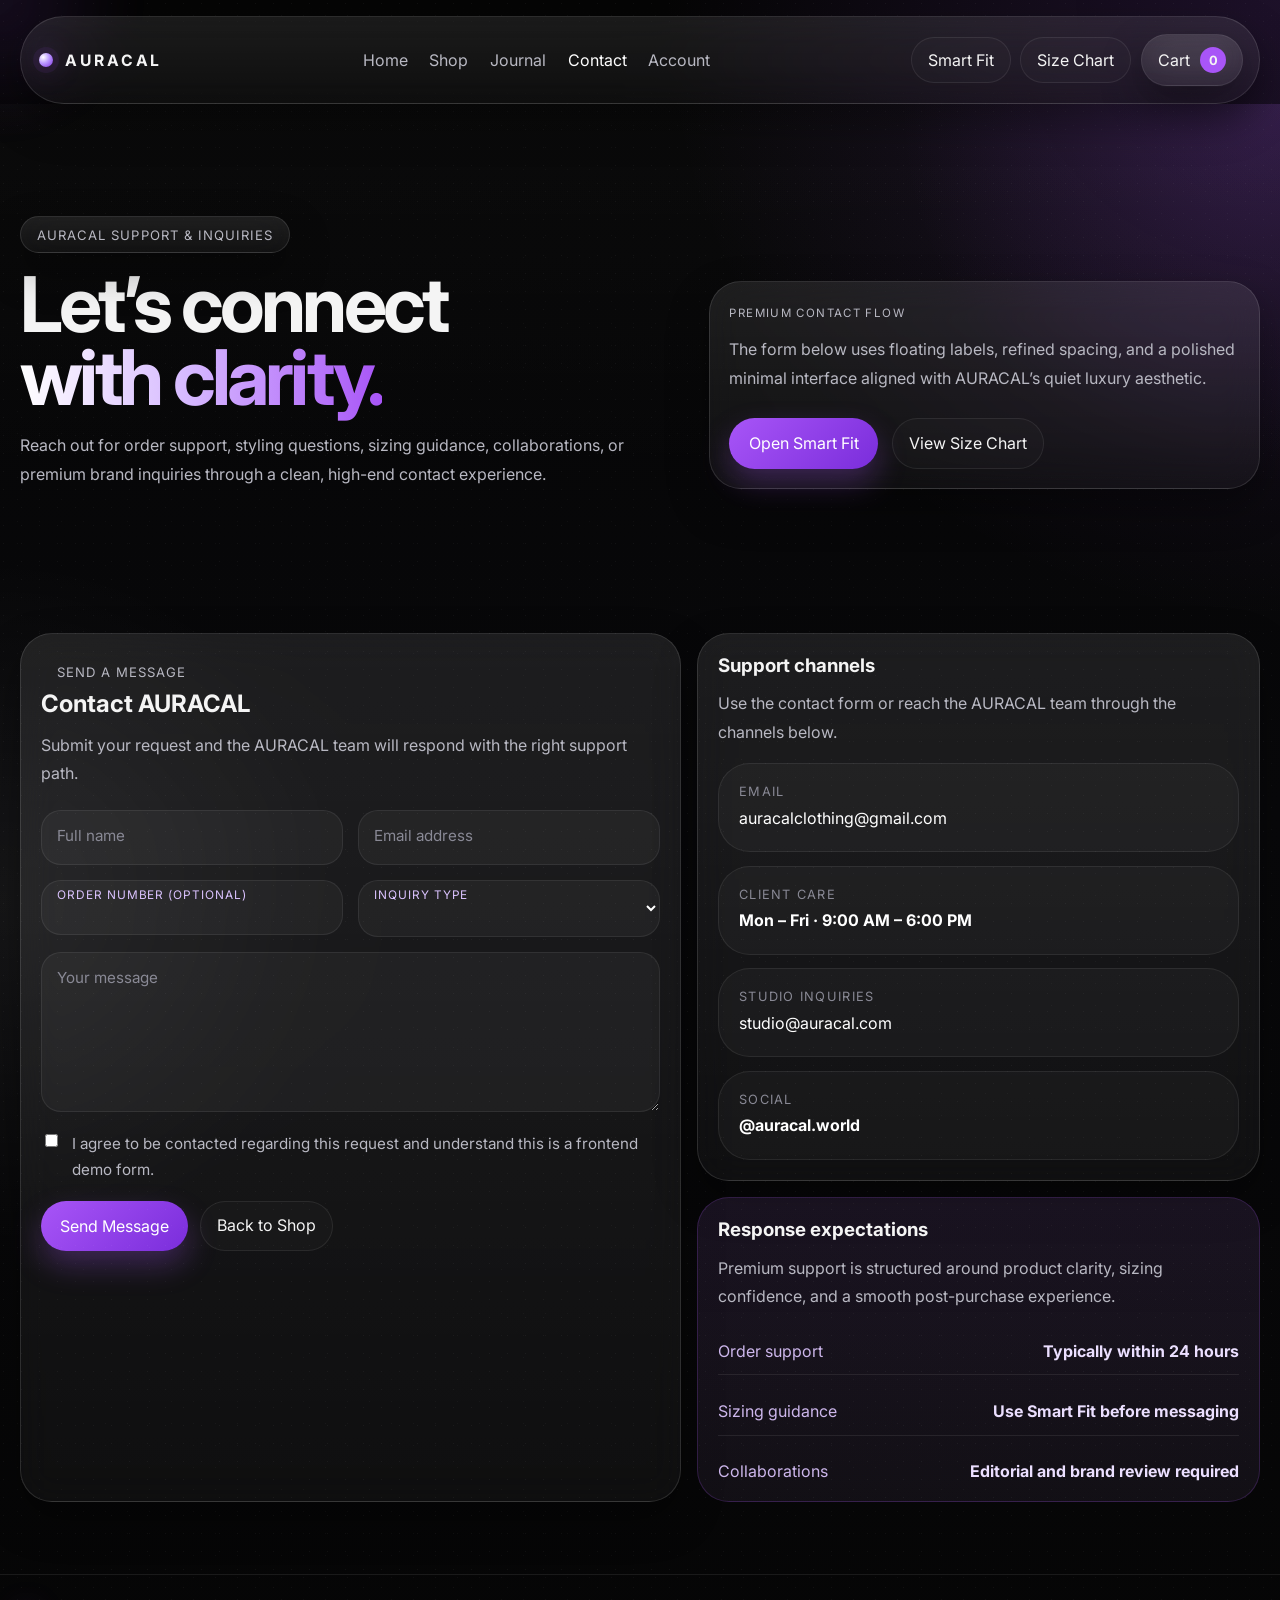
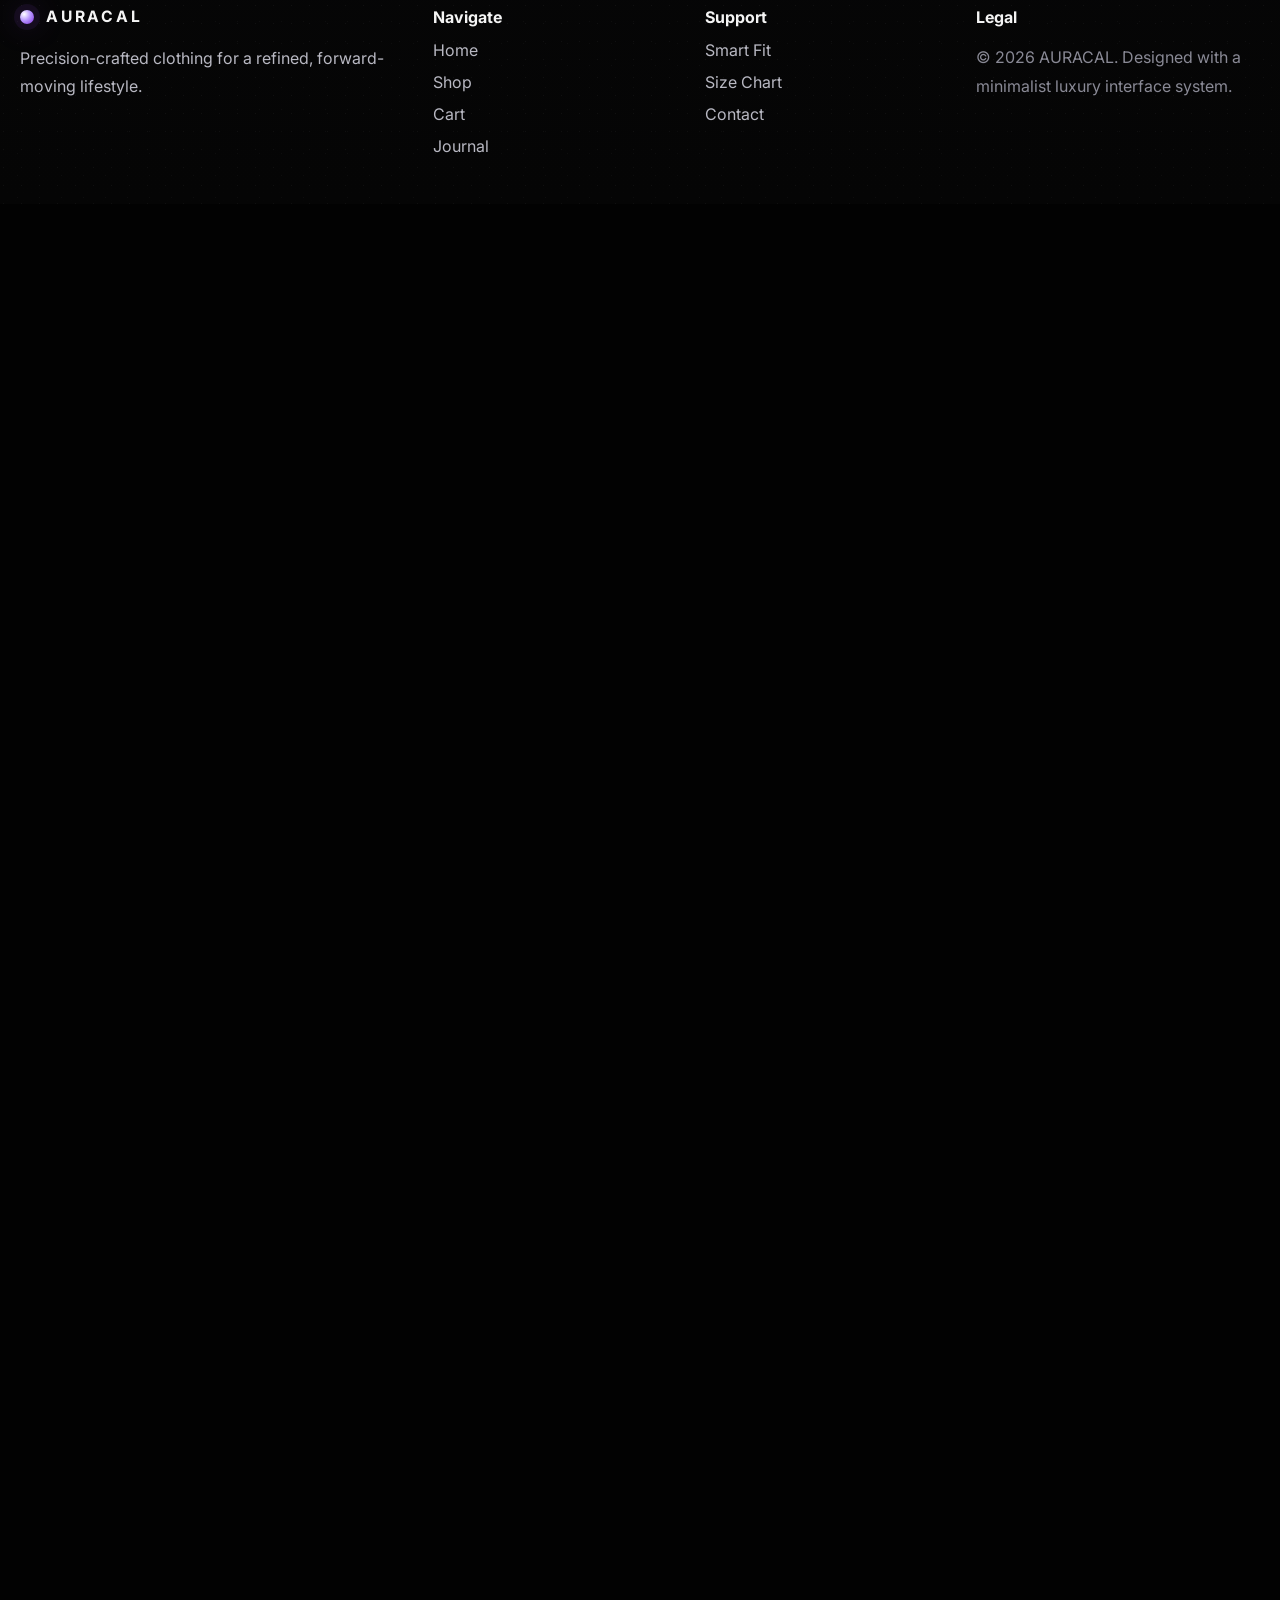
==== commit 26332267: "Update contact.html" ====
--- a/contact.html
+++ b/contact.html
@@ -465,7 +465,7 @@
               <div class="contact-stack">
                 <div class="contact-mini-card">
                   <span>Email</span>
-                  <a href="mailto:support@auracal.com">support@auracal.com</a>
+                  <a href="mailto:support@auracal.com">auracalclothing@gmail.com</a>
                 </div>
 
                 <div class="contact-mini-card">
@@ -733,4 +733,4 @@
     });
   </script>
 </body>
-</html>+</html>
